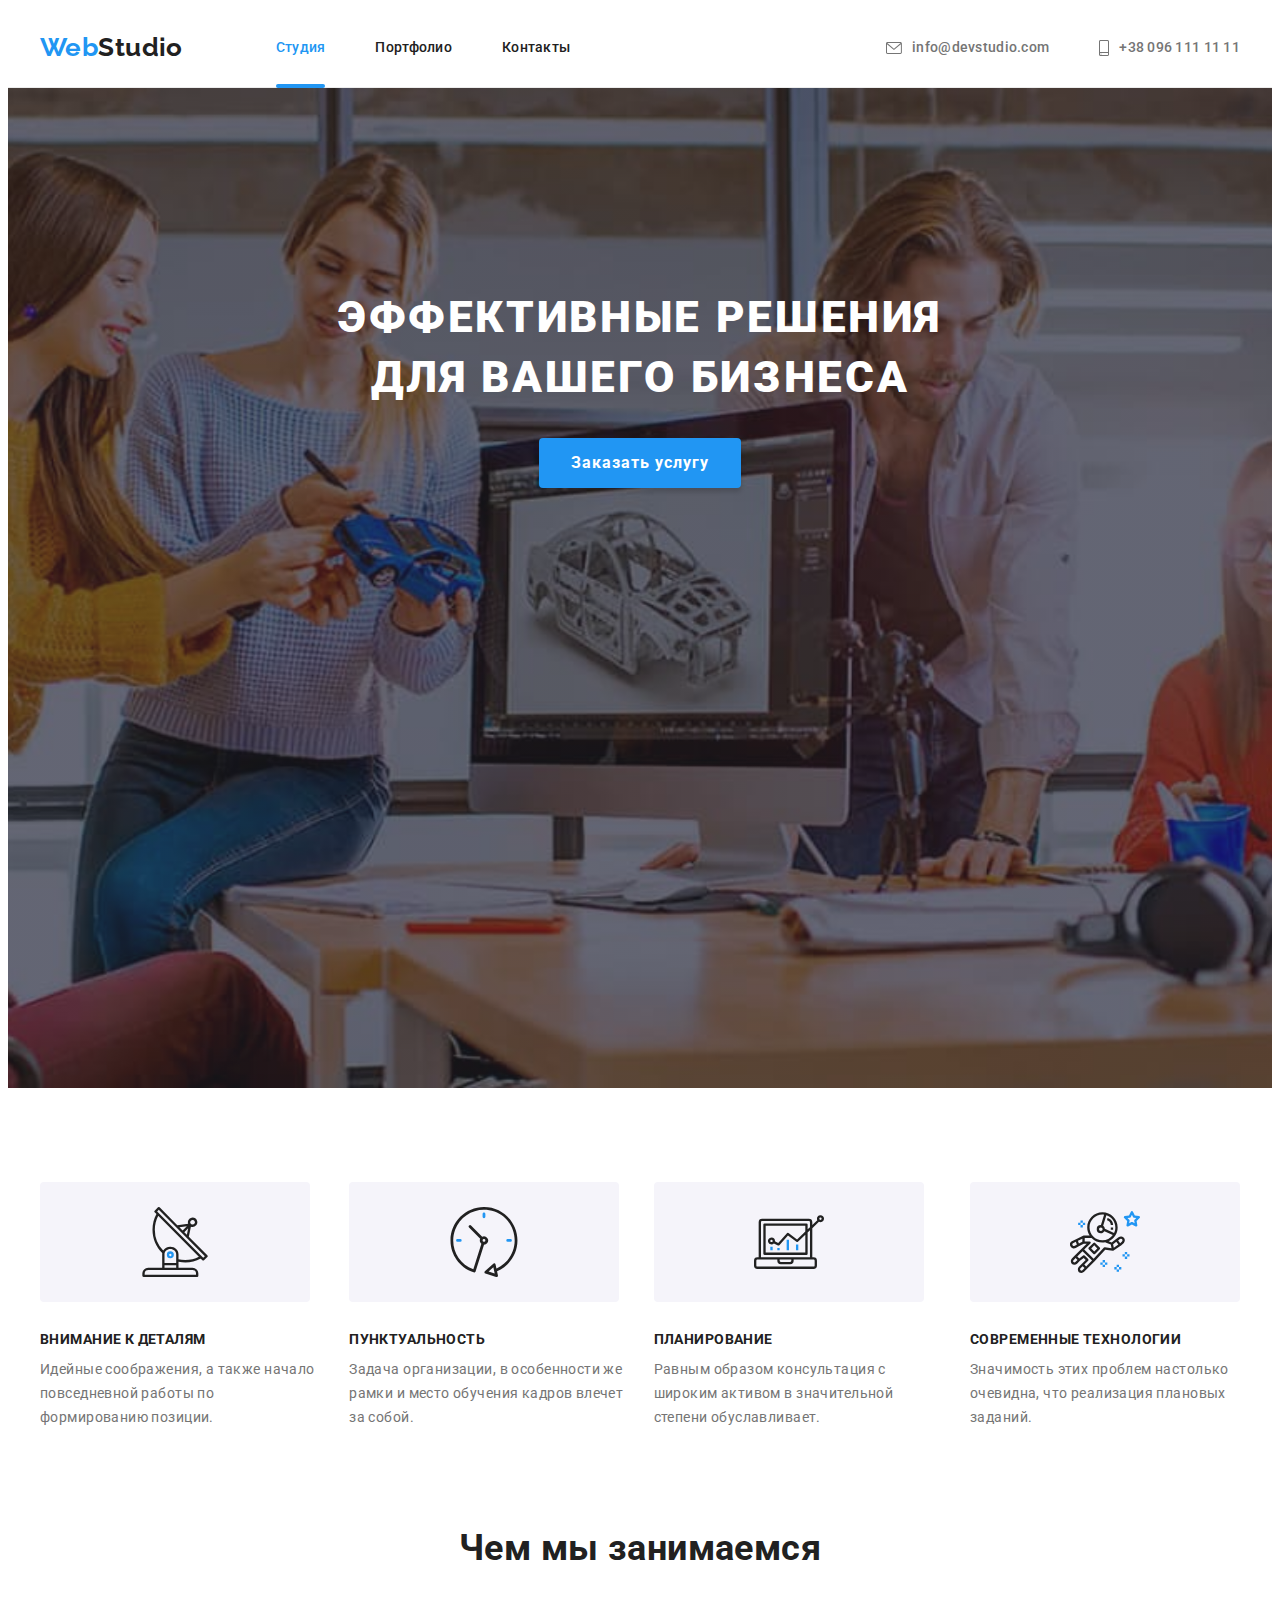
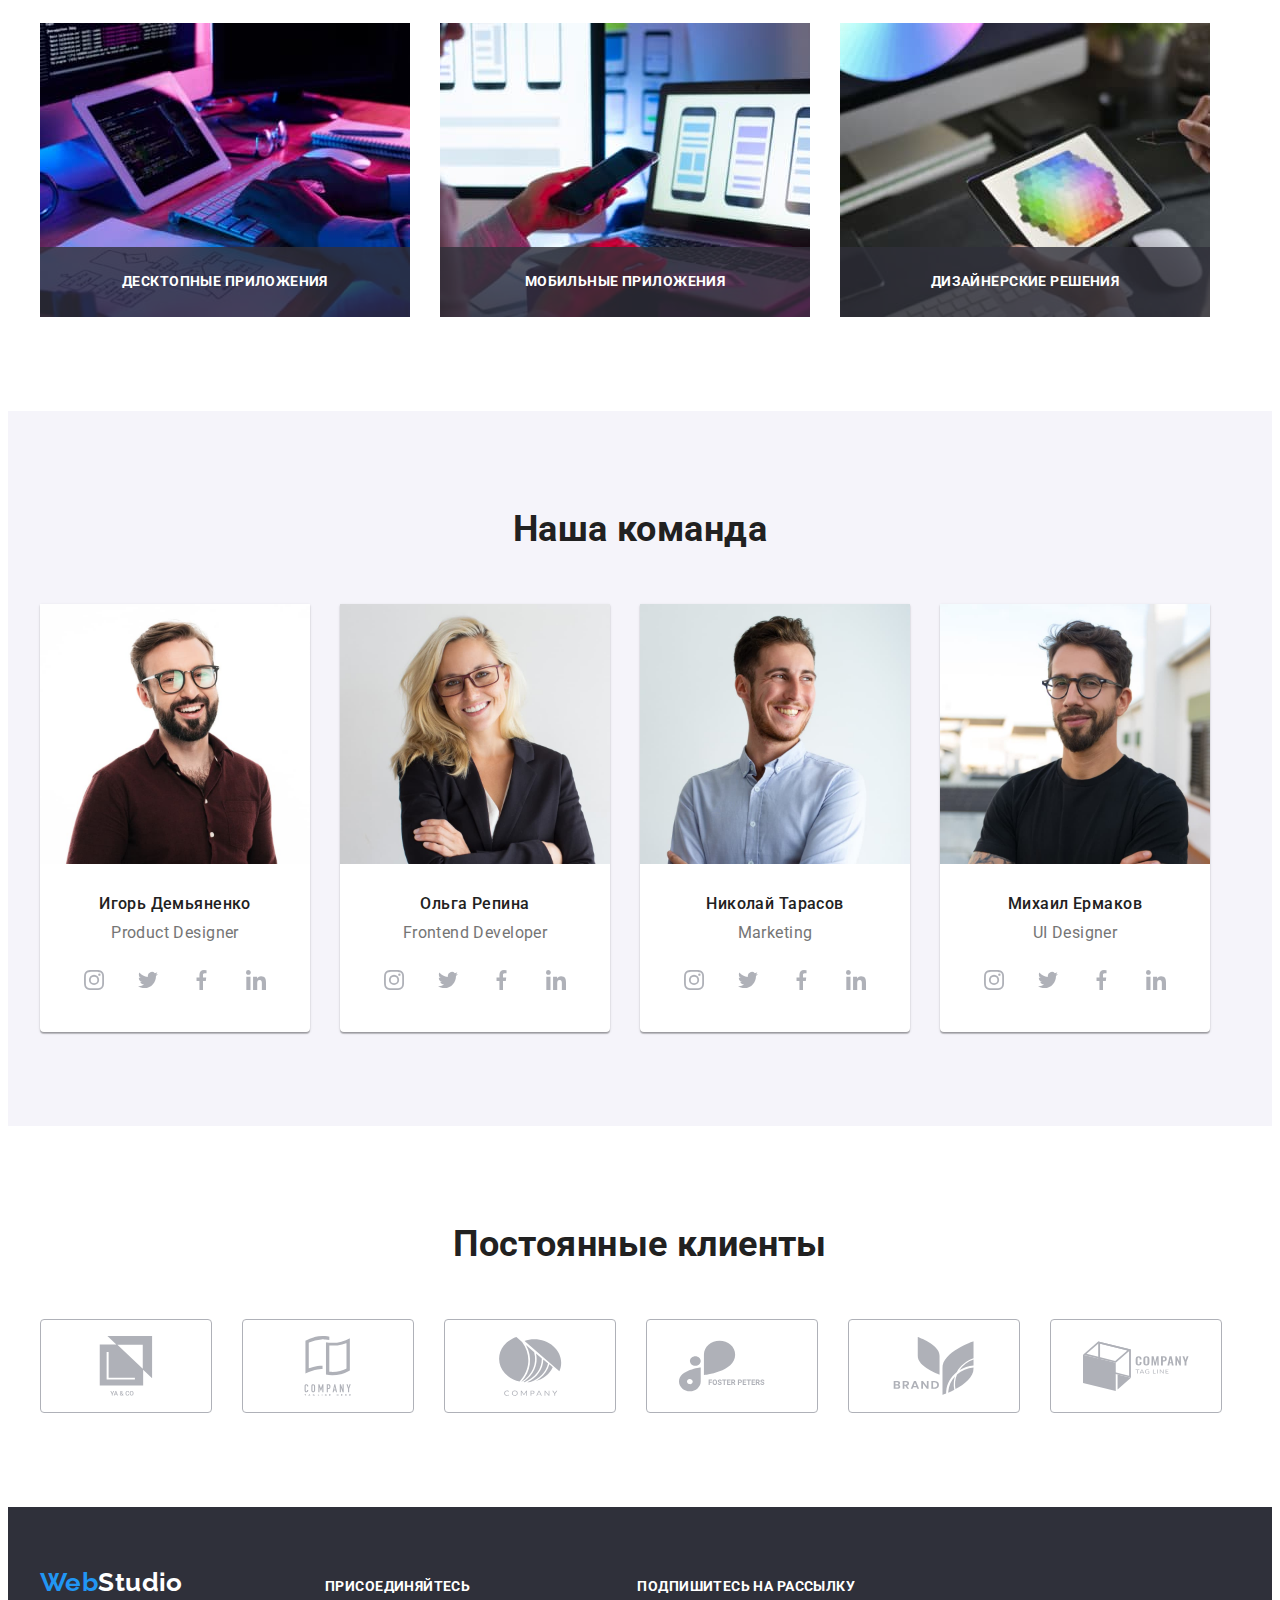
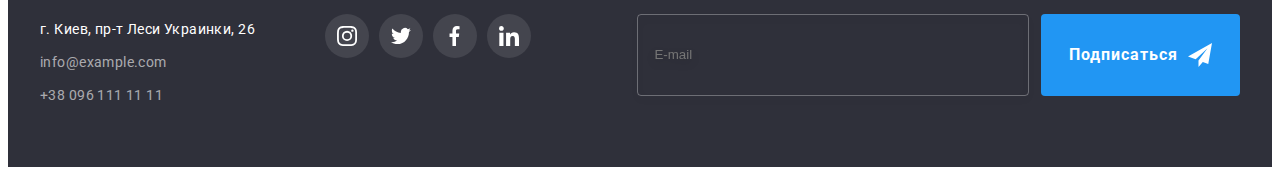
==== index.html @ 563d6f61 "add modal window inner" ====
<!DOCTYPE html>
<html lang="ru">

<head>
  <meta charset="UTF-8" />
  <meta http-equiv="X-UA-Compatible" content="IE=edge" />
  <meta name="viewport" content="width=device-width, initial-scale=1.0" />
  <link rel="preconnect" href="https://fonts.googleapis.com" />
  <link rel="preconnect" href="https://fonts.gstatic.com" crossorigin />
  <link href="https://fonts.googleapis.com/css2?family=Raleway:wght@700&family=Roboto:wght@400;500;700;900&display=swap"
    rel="stylesheet" />
  <link rel="stylesheet" href="https://cdnjs.cloudflare.com/ajax/libs/modern-normalize/1.1.0/modern-normalize.min.css"
    integrity="sha512-wpPYUAdjBVSE4KJnH1VR1HeZfpl1ub8YT/NKx4PuQ5NmX2tKuGu6U/JRp5y+Y8XG2tV+wKQpNHVUX03MfMFn9Q=="
    crossorigin="anonymous" referrerpolicy="no-referrer" />
  <link rel="stylesheet" href="./css/styles.css" />
  <title>WebStudio</title>
</head>

<body>
  <header class="header-page">
    <div class="container header-nav">
      <nav class="nav-page">
        <a class="logo link" href="./index.html"> <span class="accent">Web</span>Studio </a>
        <ul class="nav-item list">
          <li class="nav-inner current">
            <a class="nav-link link" href="./index.html"> Студия</a>
          </li>
          <li class="nav-inner">
            <a class="nav-link link" href="./portfolio.html"> Портфолио</a>
          </li>
          <li class="nav-inner">
            <a class="nav-link link" href="">Контакты</a>
          </li>
        </ul>
      </nav>
      <ul class="contacts list">
        <li class="contacts-item">
          <a class="contact-link link" href="mailto:info@devstudio.com">
            <svg width="16" height="12">
              <use href="./images/icons.svg#icon-mail"></use>
            </svg>
            info@devstudio.com</a>
        </li>
        <li class="contacts-item">
          <a class="contact-link link" href="tel:+380961111111">
            <svg width="10" height="16">
              <use href="./images/icons.svg#icon-smartphone"></use>
            </svg>
            +38 096 111 11 11</a>
        </li>
      </ul>
    </div>
  </header>

  <main>
    <!-- Hero -->
    <section class="hero overlay">
      <div class="container">
        <h1 class="hero-title">Эффективные решения для вашего бизнеса</h1>
        <button class="button hero-btn" data-modal-open type="button">Заказать услугу</button>
      </div>
    </section>

    <!-- Features -->
    <section class="features section">
      <div class="container">
        <h2 class="visually-hidden">Features</h2>
        <ul class="features-item list">
          <li class="features-inner">
            <div class="feature-box">
              <svg class="feature-icon" width="70" height="70">
                <use href="./images/icons.svg#icon-antenna"></use>
              </svg>
            </div>
            <h3 class="feature-name">Внимание к деталям</h3>
            <p class="feature-text">
              Идейные соображения, а также начало повседневной работы по формированию позиции.
            </p>
          </li>
          <li class="features-inner">
            <div class="feature-box">
              <svg class="feature-icon" width="70" height="70">
                <use href="./images/icons.svg#icon-clock"></use>
              </svg>
            </div>
            <h3 class="feature-name">Пунктуальность</h3>
            <p class="feature-text">
              Задача организации, в особенности же рамки и место обучения кадров влечет за собой.
            </p>
          </li>
          <li class="features-inner">
            <div class="feature-box">
              <svg class="feature-icon" width="70" height="70">
                <use href="./images/icons.svg#icon-diagram"></use>
              </svg>
            </div>
            <h3 class="feature-name">Планирование</h3>
            <p class="feature-text">
              Равным образом консультация с широким активом в значительной степени обуславливает.
            </p>
          </li>
          <li class="features-inner">
            <div class="feature-box">
              <svg class="feature-icon" width="70" height="70">
                <use href="./images/icons.svg#icon-astronaut"></use>
              </svg>
            </div>
            <h3 class="feature-name">Современные технологии</h3>
            <p class="feature-text">
              Значимость этих проблем настолько очевидна, что реализация плановых заданий.
            </p>
          </li>
        </ul>
      </div>
    </section>
    <!-- Work -->
    <section class="work section">
      <div class="container">
        <h2 class="work-title title-h2">Чем мы занимаемся</h2>
        <ul class="work-item list">
          <li class="work-inner">
            <img class="work-img" src="./images/we-do/1.jpg" width="370" height="294" />
            <p class="overlay-work">Десктопные приложения</p>
          </li>
          <li class="work-inner">
            <img class="work-img" src="./images/we-do/2.jpg" width="370" height="294" alt="Мобильные приложения" />
            <p class="overlay-work">Мобильные приложения</p>
          </li>
          <li class=" work-inner">
            <img class="work-img" src="./images/we-do/3.jpg" width="370" height="294" alt="Дизайнерские решения" />
            <p class="overlay-work">Дизайнерские решения</p>
          </li>
        </ul>
      </div>
    </section>
    <!-- Team -->
    <section class=" team section">
      <div class="container">
        <h2 class="team-title title-h2">Наша команда</h2>
        <ul class="team-item list">
          <li class="team-inner">
            <img class="team-img" src="./images/our-team/1.jpg" width="270" alt="Игорь Демьяненко" />
            <div class="team-info">
              <h3 class="team-name">Игорь Демьяненко</h3>
              <p class="team-position">Product Designer</p>
              <ul class="team-social list">
                <li class="social-item">
                  <a class="social-link link" aria-label="instagram" href="">
                    <svg class="social-icon" width="20" height="20">
                      <use href="./images/icons.svg#icon-instagram"></use>
                    </svg>
                    <span class="visually-hidden">instagram</span>
                  </a>
                </li>
                <li class="social-item">
                  <a class="social-link link" aria-label="twitter" href="">
                    <svg class="social-icon" width="20" height="20">
                      <use href="./images/icons.svg#icon-twitter"></use>
                    </svg>
                    <span class="visually-hidden">twitter</span>
                  </a>
                </li>
                <li class="social-item">
                  <a class="social-link link" aria-label="facebook" href="">
                    <svg class="social-icon" width="20" height="20">
                      <use href="./images/icons.svg#icon-facebook"></use>
                    </svg>
                    <span class="visually-hidden">facebook</span>
                  </a>
                </li>
                <li class="social-item">
                  <a class="social-link link" aria-label="linkedin" href="">
                    <svg class="social-icon" width="20" height="20">
                      <use href="./images/icons.svg#icon-linkedin"></use>
                    </svg>
                    <span class="visually-hidden">linkedin</span>
                  </a>
                </li>
              </ul>
            </div>
          </li>
          <li class="team-inner">
            <img class="team-img" src="./images/our-team/2.jpg" width="270" alt="Ольга Репина" />
            <div class="team-info">
              <h3 class="team-name">Ольга Репина</h3>
              <p class="team-position">Frontend Developer</p>
              <ul class="team-social list">
                <li class="social-item">
                  <a class="social-link link" aria-label="instagram" href="">
                    <svg class="social-icon" width="20" height="20">
                      <use href="./images/icons.svg#icon-instagram"></use>
                    </svg>
                    <span class="visually-hidden">instagram</span>
                  </a>
                </li>
                <li class="social-item">
                  <a class="social-link link" aria-label="twitter" href="">
                    <svg class="social-icon" width="20" height="">
                      <use href="./images/icons.svg#icon-twitter"></use>
                    </svg>
                    <span class="visually-hidden">twitter</span>
                  </a>
                </li>
                <li class="social-item">
                  <a class="social-link link" aria-label="facebook" href="">
                    <svg class="social-icon" width="" height="20">
                      <use href="./images/icons.svg#icon-facebook"></use>
                    </svg>
                    <span class="visually-hidden">facebook</span>
                  </a>
                </li>
                <li class="social-item">
                  <a class="social-link link" aria-label="linkedin" href="">
                    <svg class="social-icon" width="20" height="20">
                      <use href="./images/icons.svg#icon-linkedin"></use>
                    </svg>
                    <span class="visually-hidden">linkedin</span>
                  </a>
                </li>
              </ul>
            </div>
          </li>
          <li class="team-inner">
            <img class="team-img" src="./images/our-team/3.jpg" width="270" alt="Николай Тарасов" />
            <div class="team-info">
              <h3 class="team-name">Николай Тарасов</h3>
              <p class="team-position">Marketing</p>
              <ul class="team-social list">
                <li class="social-item">
                  <a class="social-link link" aria-label="instagram" href="">
                    <svg class="social-icon" width="20" height="20">
                      <use href="./images/icons.svg#icon-instagram"></use>
                    </svg>
                    <span class="visually-hidden">instagram</span>
                  </a>
                </li>
                <li class="social-item">
                  <a class="social-link link" aria-label="twitter" href="">
                    <svg class="social-icon" width="20" height="20">
                      <use href="./images/icons.svg#icon-twitter"></use>
                    </svg>
                    <span class="visually-hidden">twitter</span>
                  </a>
                </li>
                <li class="social-item">
                  <a class="social-link link" aria-label="facebook" href="">
                    <svg class="social-icon" width="20" height="20">
                      <use href="./images/icons.svg#icon-facebook"></use>
                    </svg>
                    <span class="visually-hidden">facebook</span>
                  </a>
                </li>
                <li class="social-item">
                  <a class="social-link link" aria-label="linkedin" href="">
                    <svg class="social-icon" width="20" height="20">
                      <use href="./images/icons.svg#icon-linkedin"></use>
                    </svg>
                    <span class="visually-hidden">linkedin</span>
                  </a>
                </li>
              </ul>
            </div>
          </li>
          <li class="team-inner">
            <img class="team-img" src="./images/our-team/4.jpg" width="270" alt="Михаил Ермаков" />
            <div class="team-info">
              <h3 class="team-name">Михаил Ермаков</h3>
              <p class="team-position">UI Designer</p>
              <ul class="team-social list">
                <li class="social-item">
                  <a class="social-link link" aria-label="instagram" href="">
                    <svg class="social-icon" width="20" height="20">
                      <use href="./images/icons.svg#icon-instagram"></use>
                    </svg>
                    <span class="visually-hidden">instagram</span>
                  </a>
                </li>
                <li class="social-item">
                  <a class="social-link link" aria-label="twitter" href="">
                    <svg class="social-icon" width="20" height="20">
                      <use href="./images/icons.svg#icon-twitter"></use>
                    </svg>
                    <span class="visually-hidden">twitter</span>
                  </a>
                </li>
                <li class="social-item">
                  <a class="social-link link" aria-label="facebook" href="">
                    <svg class="social-icon" width="20" height="20">
                      <use href="./images/icons.svg#icon-facebook"></use>
                    </svg>
                    <span class="visually-hidden">facebook</span>
                  </a>
                </li>
                <li class="social-item">
                  <a class="social-link link" aria-label="linkedin" href="">
                    <svg class="social-icon" width="20" height="20">
                      <use href="./images/icons.svg#icon-linkedin"></use>
                    </svg>
                    <span class="visually-hidden">linkedin</span>
                  </a>
                </li>
              </ul>
            </div>
          </li>
        </ul>
      </div>
    </section>
    <!-- Clients -->
    <section class="section">
      <div class="container">
        <h2 class="client-title title-h2">Постоянные клиенты</h2>
        <ul class="client-list list">
          <li class="client-item">
            <a class="client-link" href="">
              <svg class="client-icon" width="106" height="60">
                <use href="./images/icons.svg#icon-group-1"></use>
              </svg>
            </a>
          </li>
          <li class="client-item">
            <a class="client-link" href="">
              <svg class="client-icon" width="106" height="60">
                <use href="./images/icons.svg#icon-group-2"></use>
              </svg>
            </a>
          </li>
          <li class="client-item">
            <a class="client-link" href="">
              <svg class="client-icon" width="106" height="60">
                <use href="./images/icons.svg#icon-group-3"></use>
              </svg>
            </a>
          </li>
          <li class="client-item">
            <a class="client-link" href="">
              <svg class="client-icon" width="106" height="60">
                <use href="./images/icons.svg#icon-group-4"></use>
              </svg>
            </a>
          </li>
          <li class="client-item">
            <a class="client-link" href="">
              <svg class="client-icon" width="106" height="60">
                <use href="./images/icons.svg#icon-group-5"></use>
              </svg>
            </a>
          </li>
          <li class="client-item">
            <a class="client-link" href="">
              <svg class="client-icon" width="106" height="60">
                <use href="./images/icons.svg#icon-group-6"></use>
              </svg>
            </a>
          </li>
        </ul>
      </div>
      <a href=""></a>
    </section>
  </main>
  <!-- Footer -->
  <footer class="footer-page">
    <div class="container footer-item">
      <h2 class="visually-hidden">Contacts</h2>
      <div class="footer-address">
        <a class="logo logo-footer link" href="/"> <span class="accent">Web</span>Studio </a>
        <address class="address-page">
          <ul class="address-item list">
            <li class="address-inner">
              <a class="address-building link" href="https://goo.gl/maps/JCj7jRZ64n47ZgnA9" target="_blank"
                rel="nofollow noopener noreferrer">г. Киев, пр-т Леси Украинки, 26</a>
            </li>
            <li class="address-inner">
              <a class="address-mail link" href="mailto:info@example.com">info@example.com</a>
            </li>
            <li class="address-inner">
              <a class="address-tel link" href="tel:+380961111111">+38 096 111 11 11</a>
            </li>
          </ul>
        </address>
      </div>
      <div class="footer-social">
        <p class="footer-subtitle">Присоединяйтесь</p>
        <ul class="footer-social-list list">
          <li class="footer-social-item">
            <a class="footer-social-link link" aria-label="instagram" href="">
              <svg class="footer-social-icon" width="20" height="20">
                <use href="./images/icons.svg#icon-instagram"></use>
              </svg>
              <span class="visually-hidden">instagram</span>
            </a>
          </li>
          <li class="footer-social-item">
            <a class="footer-social-link link" aria-label="twitter" href="">
              <svg class="footer-social-icon" width="20" height="20">
                <use href="./images/icons.svg#icon-twitter"></use>
              </svg>
              <span class="visually-hidden">twitter</span>
            </a>
          </li>
          <li class="footer-social-item">
            <a class="footer-social-link link" aria-label="facebook" href="">
              <svg class="footer-social-icon" width="20" height="20">
                <use href="./images/icons.svg#icon-facebook"></use>
              </svg>
              <span class="visually-hidden">facebook</span>
            </a>
          </li>
          <li class="footer-social-item">
            <a class="footer-social-link link" aria-label="linkedin" href="">
              <svg class="footer-social-icon" width="20" height="20">
                <use href="./images/icons.svg#icon-linkedin"></use>
              </svg>
              <span class="visually-hidden">linkedin</span>
            </a>
          </li>
        </ul>
      </div>
      <div class="subscribe">
        <p class="footer-subtitle">Подпишитесь на рассылку</p>
        <form class="subscribe-form">
          <input type="email" name="subscribe" placeholder="E-mail">
          <button class="button subscribe-btn " type="submit"><span>Подписаться</span>
            <svg width="24" height="24">
              <use href="./images/icons.svg#icon-icon-send"></use>
            </svg>
          </button>
        </form>
      </div>
    </div>
  </footer>

  <div class=" backdrop is-hidden" data-modal>
    <div class="modal">
      <div class="modal-form" role="group">
        <button class="modal-btn-close" data-modal-close tupe="button">
          <svg width="11" height="11">
            <use href="./images/icons.svg#icon-modal-close"></use>
          </svg>
        </button>
        <h1 class="modal-title">Оставьте свои данные, мы вам перезвоним</h1>
        <form class="modal-form">
          <label name="user-name" for="user-name">Имя</label>
          <input type="text" id="user-name">

          <label name="user-tel" for="user-tel">Телефон</label>
          <input type="tel" id="user-tel">

          <label name="user-email" for="user-email">Почта</label>
          <input type="email" id="user-email">

          <label name="user-comment" for="user-comment">Комментарий</label>
          <textarea id="user-comment" placeholder="Введите текст"></textarea>

          <label name="user-policy" for="user-policy">Соглашаюсь с рассылкой и принимаю <a href="">Условия
              договора</a></label>
          <input type="checkbox" id="user-policy">

          <button class="button modal-btn-submit" type="submit"><span>Отправить</span></button>
        </form>
      </div>
    </div>
  </div>
  <script src="./js/modal.js"></script>
</body>

</html>
---- css/styles.css ----
/* font-family: 'Raleway',
 sans-serif;

 */
:root {
  /* Colors */
  --primary-text-color: #212121;
  --second-text-color: #ffffff;
  --third-text-color: #757575;
  --accent-color: #2196f3;
  --button-hover-color: #188ce8;
  --footer-text-color: rgba(255, 255, 255, 0.6);
  --box-shadow-color: rgba(0, 0, 0, 0.15);
  --header-border-color: #ececec;
  --primary-icon-fill: #afb1b8;
  --secondary-icon-fill: #ffffff;

  /* BG colors */
  --primary-bgr-color: #ffffff;
  --secondary-bgr-color: #2f303a;
  --third-bgr-color: #f5f4fa;
  --footer-icon-bg: rgba(255, 255, 255, 0.1);
  --work-box-bg: rgba(47, 48, 58, 0.8);

  /* Timing function */
  --transition-timing-function: cubic-bezier(0.4, 0, 0.2, 1);
}
body {
  font-family: 'Roboto', sans-serif;
  color: var(--primary-text-color);
  letter-spacing: 0.03em;
  background-color: var(--primary-bgr-color);
  font-size: 14px;
}

/* Utilities */
ul,
h1,
h2,
h3,
p {
  margin: 0;
}

img {
  display: block;
  width: 100%;
  height: auto;
}

address {
  font-style: normal;
}
.section {
  padding-top: 94px;
  padding-bottom: 94px;
}

.link {
  text-decoration: none;
  color: inherit;
}
.list {
  list-style: none;
  padding-left: 0;
  margin: 0;
}

.visually-hidden {
  position: absolute;
  width: 1px;
  height: 1px;
  margin: -1px;
  border: 0;
  padding: 0;

  white-space: nowrap;
  clip-path: inset(100%);
  clip: rect(0 0 0 0);
  overflow: hidden;
}
.current {
  color: var(--accent-color);
}
.title-h2 {
  font-weight: 700;
  font-size: 36px;
  line-height: 1.36;
  text-align: center;
  margin-bottom: 50px;
}

/* Container */

.container {
  max-width: 1200px;
  padding: 0 15px;
  margin: 0 auto;
  /* outline: 2px solid tomato; */
}

/* Header */
.header-page {
  border-bottom: 1px solid var(--header-border-color);
}
.header-nav {
  display: flex;
  align-items: center;
}

.nav-page {
  display: flex;
  align-items: center;
}
.logo {
  font-family: 'Raleway';
  font-weight: 700;
  font-size: 26px;
  line-height: 1.19;
}

.logo .accent {
  color: var(--accent-color);
}
.nav-item {
  display: flex;
  margin-left: 93px;
  align-items: center;
}

/* .nav-inner:not(:last-child){
    margin-right: 50px;
} */
.nav-inner {
  position: relative;
}
.nav-inner + .nav-inner {
  margin-left: 50px;
}

.current::after {
  position: absolute;
  left: 0;
  bottom: -1px;
  width: 100%;

  content: '';
  height: 4px;
  background: var(--accent-color);
  border-radius: 2px;
}

.nav-link,
.contact-link {
  display: flex;
  align-items: center;
  padding: 32px 0 31px 0;
  transition: color 250ms var(--transition-timing-function);
}

.nav-page .nav-link,
.contact-link {
  font-weight: 500;
  font-size: 14px;
  line-height: 1.14;
  letter-spacing: 0.02em;
}
.contacts {
  display: flex;
  margin-left: auto;
}

.contact-link {
  color: var(--third-text-color);
}
.contact-link > svg {
  margin-right: 10px;
  fill: currentColor;
}

.contacts-item + .contacts-item {
  margin-left: 50px;
}

.nav-link:hover,
.contact-link:hover,
.nav-link:focus,
.contact-link:focus {
  color: var(--accent-color);
}

/* Main */

/* Hero */
.overlay {
  max-width: 1600px;
  height: 600px;
  margin: 0 auto;
  background-image: linear-gradient(to right, rgba(47, 48, 58, 0.4), rgba(47, 48, 58, 0.4)),
    url(../images/Img.jpg);
  background-repeat: no-repeat;
  background-size: cover;
  background-position: center;
}

.hero {
  background-color: var(--secondary-bgr-color);
  text-align: center;
  padding: 200px 0;
}

.hero-title {
  font-weight: 900;
  font-size: 44px;
  line-height: 1.36;
  width: 696px;
  margin: 0 auto 30px auto;
  letter-spacing: 0.06em;
  text-transform: uppercase;

  color: var(--second-text-color);
}
/* Button */

.button {
  border-radius: 4px;
  border: none;
  font-size: 16px;

  font-family: inherit;
  cursor: pointer;
  text-align: center;
}

.hero-btn {
  color: var(--second-text-color);
  background: var(--accent-color);
  font-weight: 700;
  letter-spacing: 0.06em;
  line-height: 1.88;
  box-shadow: 0px 4px 4px var(--box-shadow-color);
  padding: 10px 32px;
  min-width: 200px;
  transition: background-color 250ms var(--transition-timing-function);
}
.hero-btn:hover,
.hero-btn:focus {
  background-color: var(--button-hover-color);
}

/* Features */

.features-item {
  display: flex;
}
.features-inner {
  width: calc((100%-30 * 3) / 4);
  margin-right: 30px;
}

.features-inner:nth-child(4n) {
  margin-right: 0;
}

/* .features-inner:last-child{
        margin-right: 0;
   } */
.feature-box {
  display: flex;
  justify-content: center;
  align-items: center;
  width: 270px;
  height: 120px;
  background-color: var(--third-bgr-color);
  border-radius: 4px;
  margin-bottom: 30px;
}

.feature-name {
  font-weight: 700;
  font-size: 14px;
  line-height: 1.14;
  text-transform: uppercase;
  margin-bottom: 10px;
}

.feature-text {
  font-size: 14px;
  line-height: 1.71;
  color: var(--third-text-color);
}
/* Work */
.work {
  padding-top: 0;
}

.work-item {
  display: flex;
}
.work-inner {
  position: relative;
  width: calc((100%-30 * 2) / 3);
  margin-right: 30px;
  /* text-align: center; */
}

.work-inner:last-child {
  margin-right: 0;
}
/* .work-inner::before{
  position: absolute;
  right: 0;
  bottom: 0;
  width: 100%;
  height: 23.8%;
  content: "";
  background: var(--work-box-bg);
}
.box-text{
  position: absolute;
  width: 100%;
  right: 0;
  bottom: 9.18%;
  font-weight: 700;
  line-height: 1.14;
  text-transform: uppercase;
  color: var(--second-text-color);
} */

.overlay-work {
  position: absolute;
  right: 0;
  bottom: 0;

  display: flex;
  justify-content: center;
  align-items: center;
  width: 100%;
  height: 23.8%;
  background: var(--work-box-bg);
  font-weight: 700;
  line-height: 1.14;
  text-transform: uppercase;
  color: var(--second-text-color);
}

/* Team */

.team {
  background-color: var(--third-bgr-color);
  text-align: center;
}

.team-item {
  display: flex;
}
.team-inner {
  width: 270px;
  margin-right: 30px;
  background-color: var(--primary-bgr-color);
  box-shadow: 0px 1px 3px rgba(0, 0, 0, 0.12), 0px 1px 1px rgba(0, 0, 0, 0.14),
    0px 2px 1px rgba(0, 0, 0, 0.2);
  border-radius: 0px 0px 4px 4px;
}

.team-inner:nth-child(4n) {
  margin-right: 0;
}
.team-info {
  padding: 30px 0;
}

.team-name {
  font-weight: 500;
  font-size: 16px;
  line-height: 1.19;
  margin-bottom: 10px;
}

.team-position {
  font-size: 16px;
  line-height: 1.19;
  color: var(--third-text-color);
  margin-bottom: 16px;
}

/* Team Social */

.team-social {
  display: flex;
  justify-content: center;
}
.social-item + .social-item {
  margin-left: 10px;
}

.social-link {
  display: flex;
  justify-content: center;
  align-items: center;
  width: 44px;
  height: 44px;
  border-radius: 50px;
  color: var(--primary-icon-fill);
  transition: background-color 250ms var(--transition-timing-function),
    color 250ms var(--transition-timing-function);
}

.social-icon {
  fill: currentColor;
}

.social-link:hover,
.social-link:focus {
  background-color: var(--accent-color);
  color: var(--secondary-icon-fill);
}

/* Clients */

.client-list {
  display: flex;
}

.client-item {
  display: flex;
}

.client-item + .client-item {
  margin-left: 30px;
}

.client-link {
  display: flex;
  justify-content: center;
  align-items: center;
  width: 170px;
  height: 92px;
  border: 1px solid var(--primary-icon-fill);
  border-radius: 4px;
  color: var(--primary-icon-fill);
  transition: border-color 250ms var(--transition-timing-function),
    color 250ms var(--transition-timing-function);
}

.client-icon {
  fill: currentColor;
}

.client-link:hover,
.client-link:focus {
  border-color: var(--accent-color);
  color: var(--accent-color);
}
/* portfolio */

/* Filters
   ========================== */

.filter-item {
  display: flex;
  justify-content: center;
  margin-bottom: 50px;
}

.filter-inner {
  margin-right: 8px;
}
.portfolio-btn {
  color: var(--primary-text-color);
  background: var(--third-bgr-color);
  font-weight: 500;
  line-height: 1.62;
  letter-spacing: 0.03em;
  padding: 6px 22px;
  transition: background-color 250ms var(--transition-timing-function),
    color 250ms var(--transition-timing-function),
    box-shadow 250ms var(--transition-timing-function);
}

.portfolio-btn:hover,
.portfolio-btn:focus {
  background-color: var(--accent-color);
  color: var(--second-text-color);
  box-shadow: 0px 3px 1px rgba(0, 0, 0, 0.1), 0px 1px 2px rgba(0, 0, 0, 0.08),
    0px 2px 2px rgba(0, 0, 0, 0.12);
}
.filter-inner:last-child {
  margin-right: 0;
}

/* Projects */
.project-item {
  display: flex;
  flex-wrap: wrap;

  margin: -15px;
}

.project-inner {
  width: 370px;
  margin: 15px;
  /* margin-right: 30px;
        margin-bottom: 30px; */
}

/* .project-inner:nth-child(3n){
        margin-right: 0;
    }
    .project-inner:nth-last-child(-n + 3) {
        margin-bottom: 0;
    } */
.project-link {
  display: block;
  transition: box-shadow 250ms var(--transition-timing-function);
}
.project-thumb {
  position: relative;
  overflow: hidden;
}
.project-overlay {
  position: absolute;
  top: 0;
  left: 0;
  width: 100%;
  height: 100%;
  content: '';
  background-color: rgba(33, 150, 243, 0.9);
  transform: translateY(101%);
  transition: transform 250ms var(--transition-timing-function);
}
.overlay-text {
  font-size: 18px;
  line-height: 1.56;
  color: var(--second-text-color);
  padding: 63px 24px;
}

.project-link:hover .project-overlay,
.project-link:focus .project-overlay {
  transform: translateY(0);
}

.project-box {
  border: 1px solid #eeeeee;
  border-top: none;
  padding: 20px 24px;
}

.project-name {
  font-weight: 700;
  font-size: 18px;
  line-height: 2;
  letter-spacing: 0.06em;
  margin-bottom: 4px;
}
.project-text {
  font-size: 16px;
  line-height: 1.88;
  color: var(--third-text-color);
}

.project-link:hover,
.project-link:focus {
  box-shadow: 0px 1px 1px rgba(0, 0, 0, 0.12), 0px 4px 4px rgba(0, 0, 0, 0.06),
    1px 4px 6px rgba(0, 0, 0, 0.16);
}

/* Footer */
.footer-page {
  background-color: var(--secondary-bgr-color);
  padding: 60px 0;
}
.footer-item {
  display: flex;
  align-items: baseline;
}
.footer-address {
  margin-right: 70px;
}

.logo-footer {
  display: flex;
  color: var(--second-text-color);
  margin-bottom: 20px;
}

.address-building,
.address-mail,
.address-tel {
  line-height: 1.71;
  color: var(--footer-text-color);
  margin-bottom: 9px;
  display: block;
  transition: color 250ms var(--transition-timing-function);
}
.address-tel {
  margin-bottom: 0;
}
.address-building {
  color: var(--second-text-color);
}
.address-inner a:hover,
.address-inner a:focus {
  color: var(--accent-color);
}

.footer-subtitle {
  font-weight: 700;
  font-size: 14px;
  line-height: 1, 14;
  text-transform: uppercase;
  color: var(--second-text-color);
  margin-bottom: 20px;
}
.footer-social-list {
  display: flex;
}

.footer-social-item + .footer-social-item {
  margin-left: 10px;
}
.footer-social-link {
  display: flex;
  justify-content: center;
  align-items: center;
  justify-content: center;
  width: 44px;
  height: 44px;
  background-color: var(--footer-icon-bg);
  border-radius: 50%;
  transition: background-color 250ms var(--transition-timing-function);
}
.footer-social-icon {
  fill: var(--secondary-icon-fill);
}
.footer-social-link:hover,
.footer-social-link:focus {
  background-color: var(--accent-color);
}
.subscribe {
  margin-left: auto;
}
.subscribe-form {
  display: flex;
  justify-content: center;
}
.subscribe input {
  width: 358px;
  height: 50px;
  background-color: inherit;
  color: var(--second-text-color);
  border: 1px solid rgba(255, 255, 255, 0.3);
  filter: drop-shadow(0px 4px 4px rgba(0, 0, 0, 0.15));
  border-radius: 4px;
  padding: 15px 16px;
}
.subscribe-btn {
  display: flex;
  align-items: center;
  padding: 0 28px;
  background-color: var(--accent-color);
  color: var(--second-text-color);
  margin-left: 12px;
  font-weight: 700;
  line-height: 1.88;
  letter-spacing: 0.06em;
}
.subscribe-btn span {
  margin-right: 10px;
}

/* backdrop */

.backdrop {
  position: fixed;
  top: 0;
  left: 0;
  width: 100%;
  height: 100%;
  background: rgba(0, 0, 0, 0.2);
  transition: opacity 250ms var(--transition-timing-function);
}
.backdrop.is-hidden {
  opacity: 0;
  pointer-events: none;
}
.backdrop.is-hidden .modal {
  transform: translate(-50%, -50%) scale(1.1);
}
.modal {
  position: absolute;
  top: 50%;
  left: 50%;
  transform: translate(-50%, -50%) scale(1);
  width: 528px;
  height: 581px;
  background: var(--primary-bgr-color);
  box-shadow: 0px 1px 3px rgba(0, 0, 0, 0.12), 0px 1px 1px rgba(0, 0, 0, 0.14),
    0px 2px 1px rgba(0, 0, 0, 0.2);
  border-radius: 4px;
  transition: transform 250ms var(--transition-timing-function);
  padding: 40px;
}

.modal-form {
  display: flex;
  flex-direction: column;
}
.modal-btn-close {
  position: absolute;
  display: flex;
  justify-content: center;
  align-items: center;
  top: 8px;
  right: 8px;
  width: 30px;
  height: 30px;
  border-radius: 50%;
  padding: 0;
  border: 1px solid rgba(0, 0, 0, 0.1);
  transition: color 250ms var(--transition-timing-function);
  fill: currentColor;
}
.modal-btn-close:hover,
.modal-btn-close:focus {
  color: var(--accent-color);
}
.modal-title {
  font-weight: 700;
  font-size: 20px;
  line-height: 1.15;
  text-align: center;
  margin-bottom: 12px;
}
.modal-form label {
  font-size: 12px;
  line-height: 1.17;
  letter-spacing: 0.01em;
  margin-bottom: 4px;
  color: var(--third-text-color);
}
.modal-form input {
  height: 40px;
  padding: 14px 16px;
  margin-bottom: 10px;
}

.modal-form textarea {
  height: 120px;
  padding: 14px 16px;
  resize: none;
  margin-bottom: 20px;
}

.modal-form [name='user-policy'] {
  letter-spacing: 0.03em;
  margin-bottom: 0;
}
.modal-form [type='checkbox'] {
  margin-bottom: 0;
}

.modal-form a {
  color: var(--accent-color);
}

.modal-btn-submit {
  width: 200px;
  background-color: var(--accent-color);
  font-weight: 700;
  font-size: 16px;
  line-height: 1.88;
  letter-spacing: 0.06em;
  color: var(--second-text-color);
  padding: 10px 56px;
  margin: 0 auto;
  transition: box-shadow 250ms var(--transition-timing-function);
}
.modal-btn-submit:hover,
.modal-btn-submit:focus {
  box-shadow: 0px 4px 4px rgba(0, 0, 0, 0.15);
}
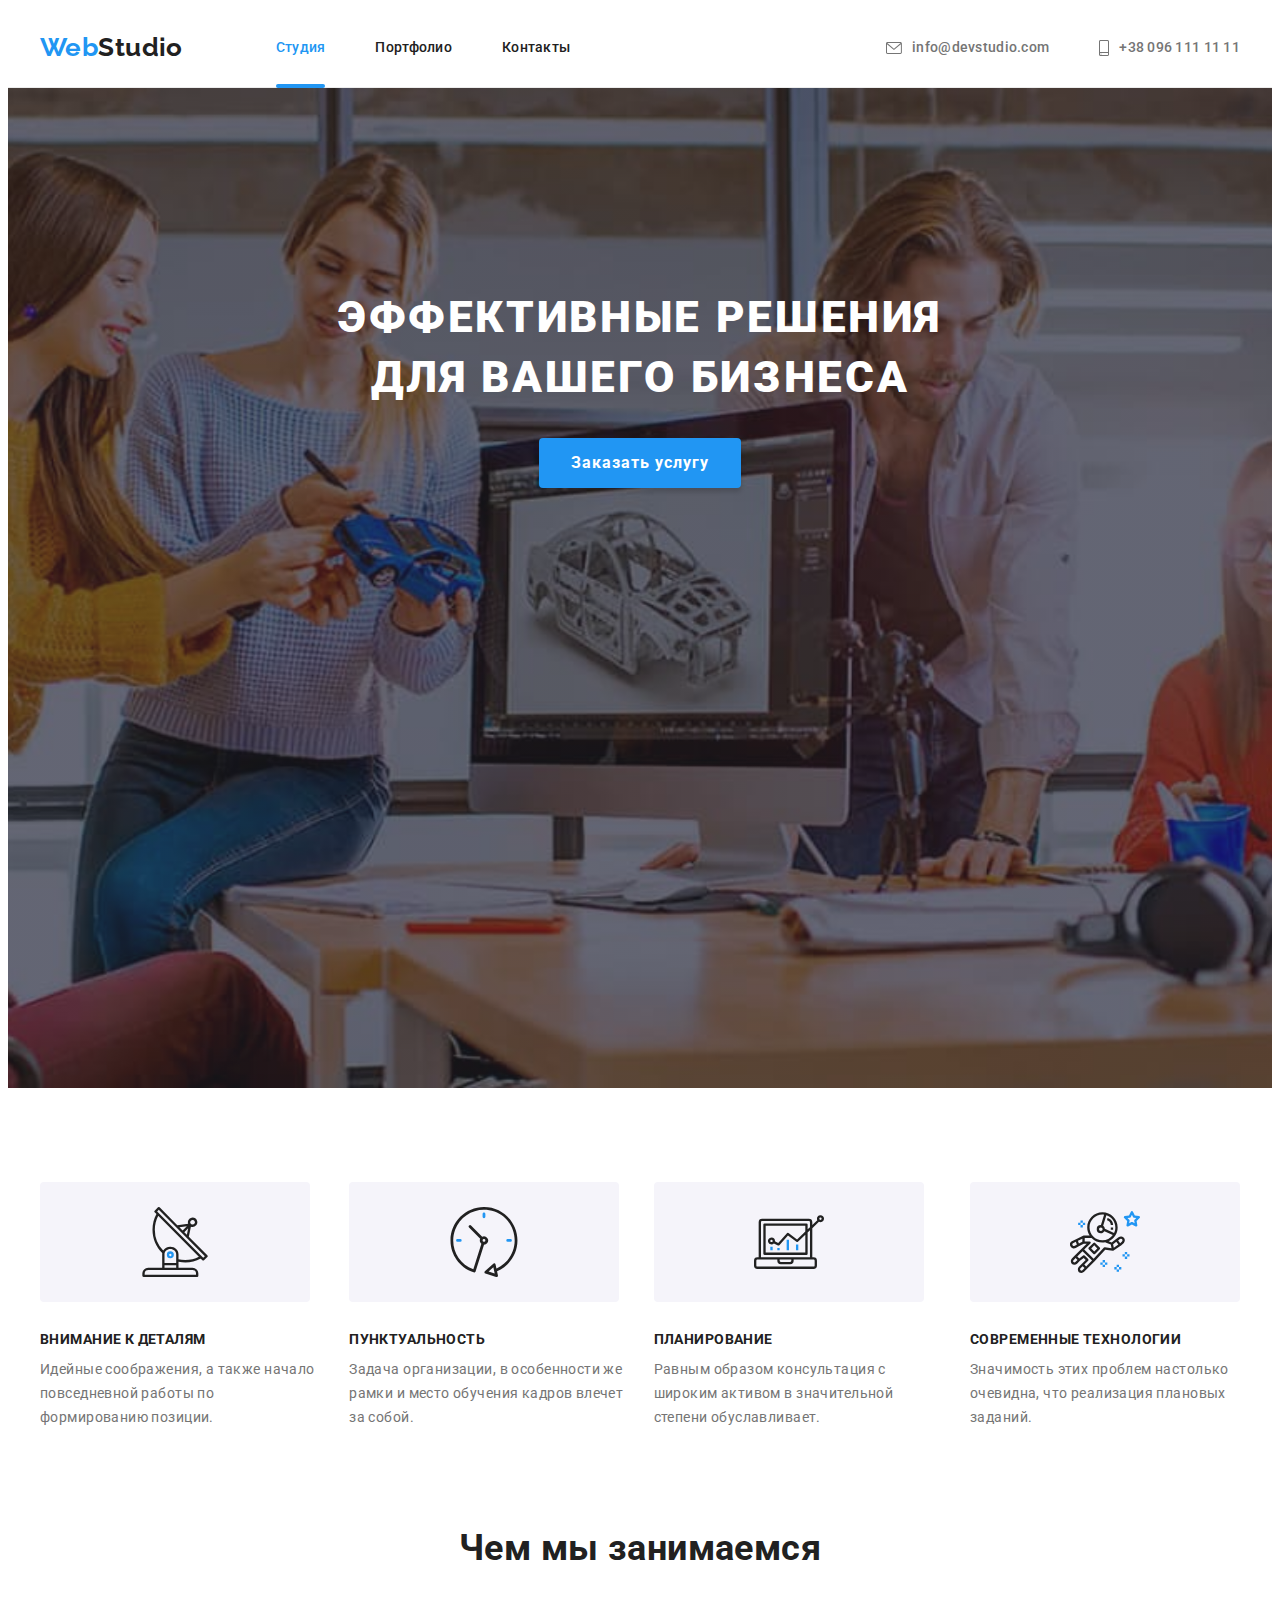
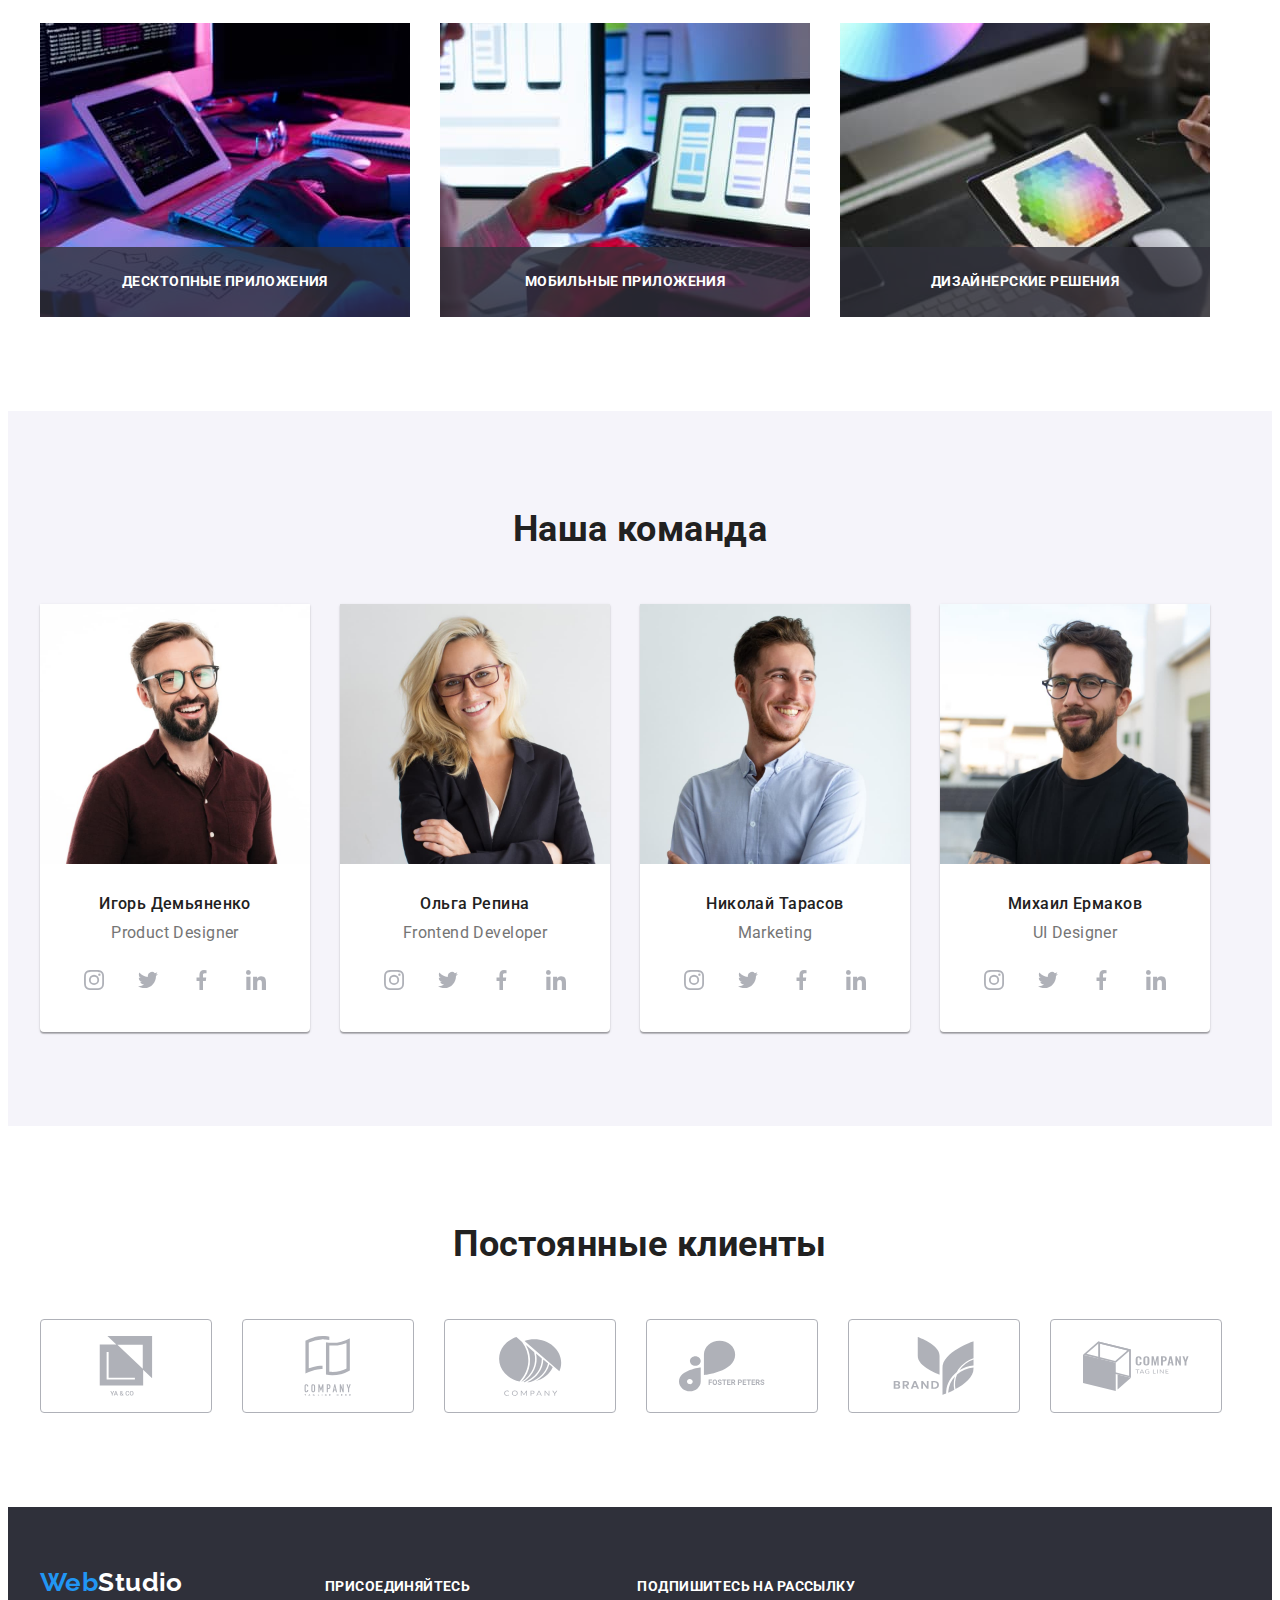
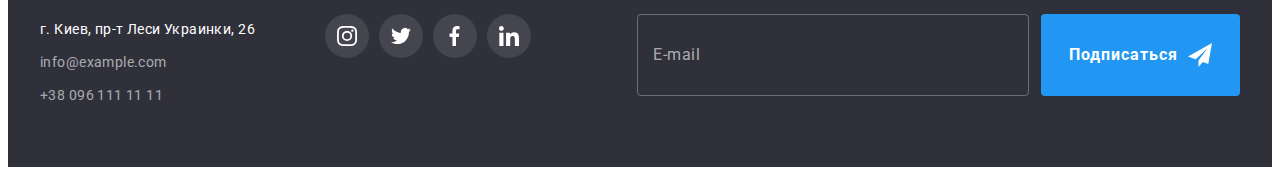
==== commit d9d0fea6: "fix footer" ====
--- a/index.html
+++ b/index.html
@@ -418,7 +418,8 @@
       <div class="subscribe">
         <p class="footer-subtitle">Подпишитесь на рассылку</p>
         <form class="subscribe-form">
-          <input type="email" name="subscribe" placeholder="E-mail">
+          <input class="footer-field" type="email" name="subscribe" placeholder=" ">
+          <span class="footer-placeholder">E-mail</span>
           <button class="button subscribe-btn " type="submit"><span>Подписаться</span>
             <svg width="24" height="24">
               <use href="./images/icons.svg#icon-icon-send"></use>
@@ -439,22 +440,52 @@
         </button>
         <h1 class="modal-title">Оставьте свои данные, мы вам перезвоним</h1>
         <form class="modal-form">
-          <label name="user-name" for="user-name">Имя</label>
-          <input type="text" id="user-name">
-
-          <label name="user-tel" for="user-tel">Телефон</label>
-          <input type="tel" id="user-tel">
-
-          <label name="user-email" for="user-email">Почта</label>
-          <input type="email" id="user-email">
-
-          <label name="user-comment" for="user-comment">Комментарий</label>
-          <textarea id="user-comment" placeholder="Введите текст"></textarea>
-
-          <label name="user-policy" for="user-policy">Соглашаюсь с рассылкой и принимаю <a href="">Условия
-              договора</a></label>
-          <input type="checkbox" id="user-policy">
-
+          <label class="label">
+            <span class="label-text">Имя</span>
+            <div class="label-thumb">
+              <input class="imput-field" name="user-name" type="text">
+              <svg class="imput-img" width="18" hight="18">
+                <use href="./images/icons.svg#icon-person"></use>
+              </svg>
+            </div>
+          </label>
+
+          <label class="label">
+            <span class="label-text">Телефон</span>
+            <div class="label-thumb">
+              <input class="imput-field" name="user-tel" type="tel">
+              <svg class="imput-img" width="18" hight="18">
+                <use href="./images/icons.svg#icon-phone"></use>
+              </svg>
+            </div>
+          </label>
+
+          <label class="label">
+            <span class="label-text">Почта</span>
+            <div class="label-thumb">
+              <input class="imput-field" name="user-email" type="email">
+              <svg class="imput-img" width="18" hight="18">
+                <use href="./images/icons.svg#icon-email"></use>
+              </svg>
+            </div>
+          </label>
+
+          <label class="label">
+            <span class="label-text">Комментарий</span>
+            <div class="textarea-thumb">
+              <textarea class="imput-field textarea" type="text" name="user-comment" placeholder=" "></textarea>
+              <span class="placeholder">Введите текст</span>
+            </div>
+          </label>
+
+
+          <label class="checkbox">
+            <input class="checkbox-browser" name="user-policy" type="checkbox">
+            <span class="checkbox-costom"></span>
+            <span class="checkbox-text">Соглашаюсь с рассылкой и принимаю <a href="" target="_blank">Условия
+                договора</a>
+            </span>
+          </label>
           <button class="button modal-btn-submit" type="submit"><span>Отправить</span></button>
         </form>
       </div>
--- a/css/styles.css
+++ b/css/styles.css
@@ -642,10 +642,11 @@
   margin-left: auto;
 }
 .subscribe-form {
-  display: flex;
-  justify-content: center;
-}
-.subscribe input {
+  position: relative;
+  display: flex;
+  justify-content: center;
+}
+.footer-field {
   width: 358px;
   height: 50px;
   background-color: inherit;
@@ -654,6 +655,28 @@
   filter: drop-shadow(0px 4px 4px rgba(0, 0, 0, 0.15));
   border-radius: 4px;
   padding: 15px 16px;
+  outline: none;
+  transition: border-color 250ms var(--transition-timing-function),
+    opacity 550ms var(--transition-timing-function);
+}
+.footer-placeholder {
+  position: absolute;
+  top: 50%;
+  left: 16px;
+  transform: translateY(-50%);
+
+  font-size: 16px;
+  line-height: 1.25;
+  color: var(--footer-text-color);
+  transition: opacity 250ms var(--transition-timing-function);
+}
+.footer-field:focus {
+  border-color: var(--accent-color);
+}
+
+.subscribe-form:focus-within .footer-placeholder,
+.footer-field:not(:placeholder-shown) + .footer-placeholder {
+  opacity: 0;
 }
 .subscribe-btn {
   display: flex;
@@ -665,9 +688,14 @@
   font-weight: 700;
   line-height: 1.88;
   letter-spacing: 0.06em;
+  transition: box-shadow 250ms var(--transition-timing-function);
 }
 .subscribe-btn span {
   margin-right: 10px;
+}
+.subscribe-btn:hover,
+.subscribe-btn:focus {
+  box-shadow: 0px 4px 4px rgba(0, 0, 0, 0.15);
 }
 
 /* backdrop */
@@ -733,35 +761,117 @@
   text-align: center;
   margin-bottom: 12px;
 }
-.modal-form label {
+
+.label {
+  display: flex;
+  flex-direction: column;
+}
+.label-text {
   font-size: 12px;
-  line-height: 1.17;
+  line-height: 1.16;
   letter-spacing: 0.01em;
+  color: var(--third-text-color);
   margin-bottom: 4px;
+}
+.label-thumb {
+  position: relative;
+  margin-bottom: 10px;
+}
+.imput-field {
+  width: 100%;
+  height: 40px;
+  border: 1px solid rgba(33, 33, 33, 0.2);
+  border-radius: 4px;
+  padding: 12px 16px 12px 42px;
+  outline: none;
+  transition: border-color 250ms var(--transition-timing-function);
+}
+.imput-img {
+  position: absolute;
+  top: 50%;
+  left: 15px;
+  width: 18px;
+  height: 18px;
+  transform: translateY(-50%);
+  transition: fill 250ms var(--transition-timing-function);
+}
+.textarea-thumb {
+  position: relative;
+}
+.placeholder {
+  position: absolute;
+  top: 13px;
+  left: 16px;
+
+  line-height: 1.14;
+  letter-spacing: 0.01em;
+  color: rgba(117, 117, 117, 0.5);
+  transition: opacity 250ms var(--transition-timing-function);
+}
+
+.textarea-thumb:focus-within .placeholder,
+.textarea:not(:placeholder-shown) + .placeholder {
+  opacity: 0;
+}
+
+.textarea {
+  height: 120px;
+  margin-bottom: 20px;
+  padding: 12px 16px;
+  resize: none;
+}
+.imput-field:focus {
+  border-color: var(--accent-color);
+}
+.imput-field:focus + .imput-img {
+  fill: var(--accent-color);
+}
+
+.checkbox {
+  margin-bottom: 30px;
+  display: flex;
+  align-items: center;
+}
+.checkbox-browser {
+  position: absolute;
+  width: 1px;
+  height: 1px;
+  margin: -1px;
+  border: 0;
+  padding: 0;
+  white-space: nowrap;
+  clip-path: inset(100%);
+  clip: rect(0 0 0 0);
+  overflow: hidden;
+}
+.checkbox-costom {
+  width: 16px;
+  height: 15px;
+  border: 2px solid;
+  border-color: var(--primary-text-color);
+  border-radius: 2px;
+  margin-right: 7px;
+  transition: background-color 250ms var(--transition-timing-function),
+    background-image 250ms var(--transition-timing-function),
+    border-color 250ms var(--transition-timing-function),
+    border 250ms var(--transition-timing-function);
+}
+.checkbox-browser:focus + .checkbox-costom {
+  border-color: var(--accent-color);
+}
+
+.checkbox-browser:checked + .checkbox-costom {
+  background-color: var(--accent-color);
+  border-color: var(--accent-color);
+  background-image: url(../images/svg/icon-check.svg);
+  background-size: contain;
+  background-origin: border-box;
+}
+.checkbox-text {
+  line-height: 1.71;
   color: var(--third-text-color);
 }
-.modal-form input {
-  height: 40px;
-  padding: 14px 16px;
-  margin-bottom: 10px;
-}
-
-.modal-form textarea {
-  height: 120px;
-  padding: 14px 16px;
-  resize: none;
-  margin-bottom: 20px;
-}
-
-.modal-form [name='user-policy'] {
-  letter-spacing: 0.03em;
-  margin-bottom: 0;
-}
-.modal-form [type='checkbox'] {
-  margin-bottom: 0;
-}
-
-.modal-form a {
+.checkbox-text a {
   color: var(--accent-color);
 }
 
@@ -769,7 +879,6 @@
   width: 200px;
   background-color: var(--accent-color);
   font-weight: 700;
-  font-size: 16px;
   line-height: 1.88;
   letter-spacing: 0.06em;
   color: var(--second-text-color);
